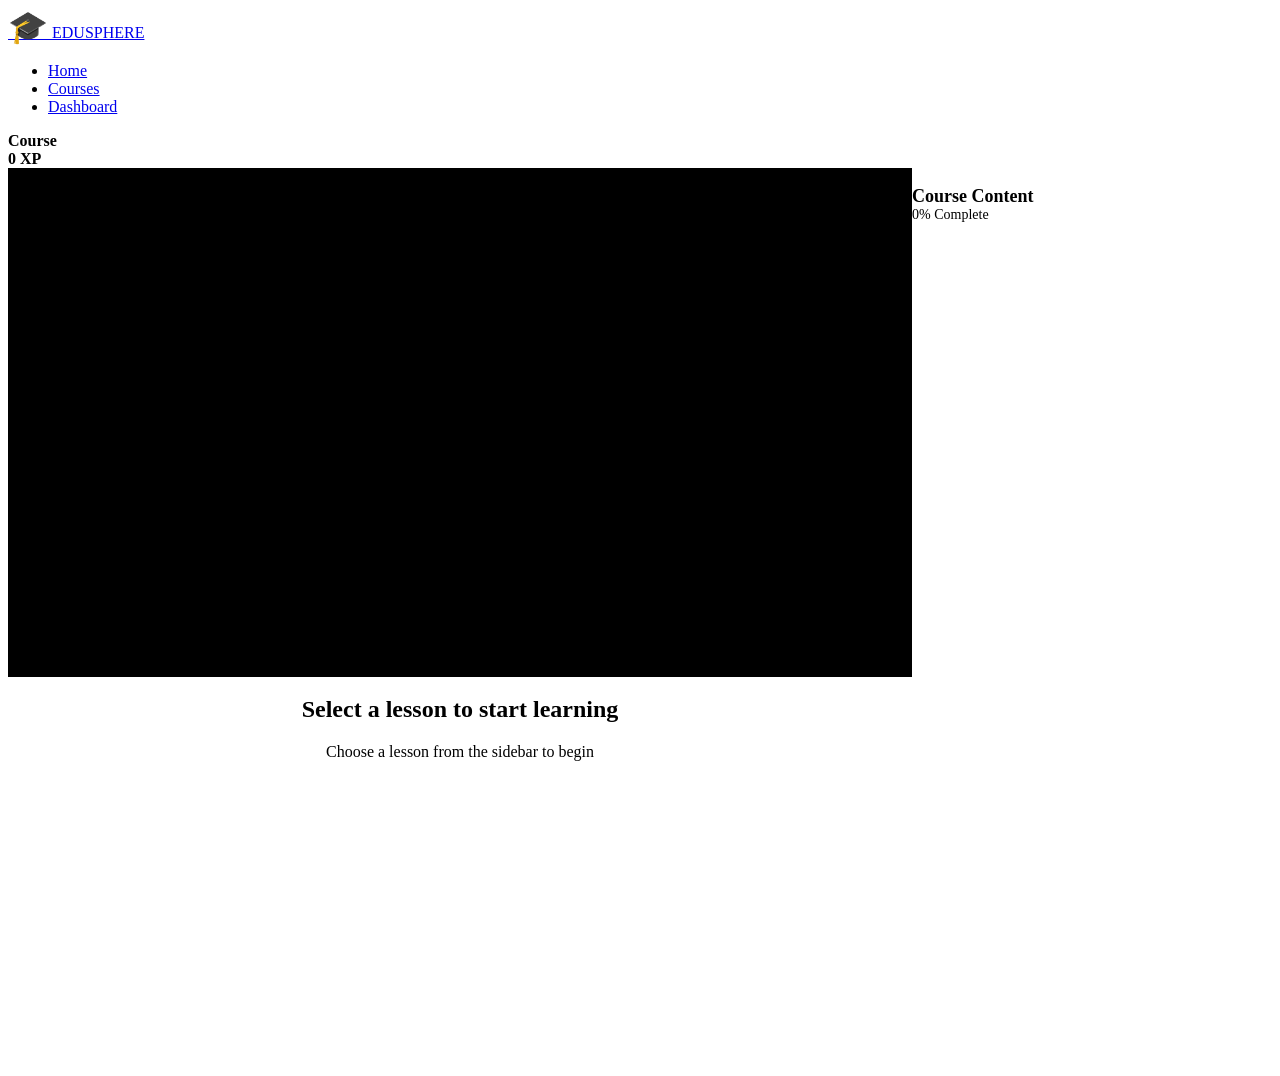
==== course-player.html @ cae1c9d5 "Add course player HTML structure and styles" ====
<!DOCTYPE html>
<html lang="en">
<head>
    <meta charset="UTF-8">
    <meta name="viewport" content="width=device-width, initial-scale=1.0">
    <title>Course Player - EDUSPHERE</title>
    <link rel="preconnect" href="https://fonts.googleapis.com">
    <link rel="preconnect" href="https://fonts.gstatic.com" crossorigin>
    <link href="https://fonts.googleapis.com/css2?family=Inter:wght@400;500;600;700&family=Poppins:wght@500;600;700&display=swap" rel="stylesheet">
    <link rel="stylesheet" href="css/style.css">
    <link rel="stylesheet" href="css/course.css">
    <style>
        .course-player-layout {
            display: flex;
            min-height: 100vh;
            padding-top: 0;
        }
        
        .course-player-main {
            flex: 1;
            display: flex;
            flex-direction: column;
        }
        
        .video-container {
            position: relative;
            width: 100%;
            aspect-ratio: 16 / 9;
            background: #000;
            display: flex;
            align-items: center;
            justify-content: center;
        }
        
        .video-placeholder {
            display: flex;
            flex-direction: column;
            align-items: center;
            justify-content: center;
            gap: var(--spacing-md);
            color: var(--text-light);
        }
        
        .video-placeholder svg {
            width: 64px;
            height: 64px;
            opacity: 0.8;
        }
        
        .lesson-content-area {
            flex: 1;
            padding: var(--spacing-xl);
            overflow-y: auto;
            background: var(--bg-secondary);
        }
        
        .lesson-header {
            margin-bottom: var(--spacing-xl);
        }
        
        .lesson-title {
            font-size: 1.75rem;
            font-weight: 700;
            margin-bottom: var(--spacing-sm);
        }
        
        .lesson-meta {
            display: flex;
            align-items: center;
            gap: var(--spacing-lg);
            font-size: 0.875rem;
            color: var(--text-secondary);
        }
        
        .lesson-body {
            background: var(--bg-primary);
            border-radius: var(--radius-lg);
            padding: var(--spacing-xl);
            margin-bottom: var(--spacing-xl);
            box-shadow: var(--shadow-sm);
        }
        
        .lesson-text h3 {
            font-size: 1.25rem;
            margin-bottom: var(--spacing-md);
        }
        
        .lesson-text p {
            line-height: 1.8;
            margin-bottom: var(--spacing-md);
        }
        
        .lesson-actions {
            display: flex;
            align-items: center;
            justify-content: space-between;
            padding: var(--spacing-lg);
            background: var(--bg-primary);
            border-top: 1px solid var(--border-light);
        }
        
        .lesson-nav {
            display: flex;
            gap: var(--spacing-md);
        }
        
        .nav-btn {
            display: flex;
            align-items: center;
            gap: var(--spacing-sm);
            padding: var(--spacing-sm) var(--spacing-md);
            background: var(--bg-tertiary);
            border: none;
            border-radius: var(--radius-md);
            font-size: 0.875rem;
            font-weight: 500;
            color: var(--text-primary);
            cursor: pointer;
            transition: all var(--transition-fast);
        }
        
        .nav-btn:hover:not(:disabled) {
            background: var(--primary-color);
            color: var(--text-light);
        }
        
        .nav-btn:disabled {
            opacity: 0.5;
            cursor: not-allowed;
        }
        
        .complete-btn {
            display: flex;
            align-items: center;
            gap: var(--spacing-sm);
            padding: var(--spacing-md) var(--spacing-xl);
            background: var(--secondary-color);
            border: none;
            border-radius: var(--radius-md);
            font-size: 0.9375rem;
            font-weight: 500;
            color: var(--text-light);
            cursor: pointer;
            transition: all var(--transition-fast);
        }
        
        .complete-btn:hover {
            background: var(--secondary-hover);
            transform: translateY(-2px);
        }
        
        .complete-btn.completed {
            background: var(--bg-tertiary);
            color: var(--text-secondary);
        }
        
        .lesson-sidebar {
            width: 360px;
            background: var(--bg-primary);
            border-left: 1px solid var(--border-color);
            display: flex;
            flex-direction: column;
            flex-shrink: 0;
            height: calc(100vh);
            position: sticky;
            top: 0;
        }
        
        .sidebar-header {
            padding: var(--spacing-lg);
            border-bottom: 1px solid var(--border-light);
        }
        
        .sidebar-title {
            font-size: 1.125rem;
            font-weight: 600;
            margin-bottom: var(--spacing-xs);
        }
        
        .sidebar-progress {
            font-size: 0.875rem;
            color: var(--text-secondary);
        }
        
        .lesson-list {
            flex: 1;
            overflow-y: auto;
            padding: var(--spacing-md);
        }
        
        .lesson-section {
            margin-bottom: var(--spacing-lg);
        }
        
        .lesson-section-title {
            font-size: 0.75rem;
            font-weight: 600;
            color: var(--text-tertiary);
            text-transform: uppercase;
            letter-spacing: 0.05em;
            padding: var(--spacing-sm) var(--spacing-md);
        }
        
        .lesson-item {
            display: flex;
            align-items: center;
            gap: var(--spacing-md);
            padding: var(--spacing-md);
            border-radius: var(--radius-md);
            cursor: pointer;
            transition: all var(--transition-fast);
        }
        
        .lesson-item:hover {
            background: var(--bg-secondary);
        }
        
        .lesson-item.active {
            background: rgba(99, 102, 241, 0.1);
        }
        
        .lesson-item.completed .lesson-status {
            background: var(--secondary-color);
            color: var(--text-light);
        }
        
        .lesson-icon {
            width: 32px;
            height: 32px;
            display: flex;
            align-items: center;
            justify-content: center;
            background: var(--bg-tertiary);
            border-radius: var(--radius-full);
            flex-shrink: 0;
            font-size: 0.875rem;
        }
        
        .lesson-item.active .lesson-icon {
            background: var(--primary-color);
            color: var(--text-light);
        }
        
        .lesson-item.completed .lesson-icon {
            background: var(--secondary-color);
            color: var(--text-light);
        }
        
        .lesson-info {
            flex: 1;
            min-width: 0;
        }
        
        .lesson-name {
            font-size: 0.875rem;
            font-weight: 500;
            color: var(--text-primary);
            white-space: nowrap;
            overflow: hidden;
            text-overflow: ellipsis;
        }
        
        .lesson-duration {
            font-size: 0.75rem;
            color: var(--text-tertiary);
        }
        
        .lesson-status {
            width: 24px;
            height: 24px;
            display: flex;
            align-items: center;
            justify-content: center;
            border-radius: var(--radius-full);
            flex-shrink: 0;
            font-size: 0.75rem;
        }
        
        .no-course-message {
            text-align: center;
            padding: var(--spacing-2xl);
        }
        
        @media (max-width: 992px) {
            .lesson-sidebar {
                display: none;
            }
        }
    </style>
</head>
<body>
    <!-- Navigation -->
    <nav class="navbar" style="position: relative;">
        <div class="navbar-container">
            <a href="index.html" class="navbar-brand">
                <span style="font-size: 2rem;">🎓</span>
                EDUSPHERE
            </a>
            
            <div class="navbar-menu" id="navbar-menu">
                <ul class="navbar-links">
                    <li><a href="index.html" class="navbar-link">Home</a></li>
                    <li><a href="courses.html" class="navbar-link">Courses</a></li>
                    <li><a href="dashboard.html" class="navbar-link">Dashboard</a></li>
                </ul>
                
                <div class="navbar-actions">
                    <span id="course-title-display" style="font-weight: 600;">Course</span>
                    <div class="user-xp-display" style="font-weight: 600; color: var(--primary-color);">0 XP</div>
                </div>
            </div>
        </div>
    </nav>

    <div class="course-player-layout">
        <!-- Main Content -->
        <div class="course-player-main">
            <!-- Video Area -->
            <div class="video-container">
                <div class="video-placeholder">
                    <svg viewBox="0 0 24 24" fill="none" stroke="currentColor" stroke-width="2">
                        <polygon points="5 3 19 12 5 21 5 3"></polygon>
                    </svg>
                    <p>Click play to start watching</p>
                </div>
            </div>
            
            <!-- Lesson Content -->
            <div class="lesson-content-area" id="lesson-content">
                <div class="no-course-message">
                    <h2>Select a lesson to start learning</h2>
                    <p>Choose a lesson from the sidebar to begin</p>
                </div>
            </div>
            
            <!-- Actions -->
            <div class="lesson-actions" id="lesson-actions" style="display: none;">
                <div class="lesson-nav">
                    <button class="nav-btn" id="prev-btn" onclick="previousLesson()">
                        ← Previous
                    </button>
                    <button class="nav-btn" id="next-btn" onclick="nextLesson()">
                        Next →
                    </button>
                </div>
                <button class="complete-btn" id="complete-btn" onclick="markComplete()">
                    ✓ Mark as Complete
                </button>
            </div>
        </div>
        
        <!-- Sidebar -->
        <aside class="lesson-sidebar">
            <div class="sidebar-header">
                <h3 class="sidebar-title" id="sidebar-title">Course Content</h3>
                <div class="sidebar-progress" id="sidebar-progress">0% Complete</div>
            </div>
            <div class="lesson-list" id="lesson-list">
                <!-- Rendered by JS -->
            </div>
        </aside>
    </div>

    <script src="js/data.js"></script>
    <script src="js/main.js"></script>
    <script>
        let currentCourse = null;
        let currentLesson = null;
        let currentModuleIndex = 0;
        let currentLessonIndex = 0;
        
        // Get course ID from URL
        const urlParams = new URLSearchParams(window.location.search);
        const courseId = urlParams.get('course');
        
        if (courseId) {
            currentCourse = getCourseById(courseId);
        }
        
        if (!currentCourse) {
            currentCourse = COURSES[0];
        }
        
        // Initialize
        function init() {
            document.getElementById('course-title-display').textContent = currentCourse.title;
            
            // Load first lesson
            if (currentCourse.modules && currentCourse.modules.length > 0) {
                currentModuleIndex = 0;
                currentLessonIndex = 0;
                currentLesson = currentCourse.modules[0].lessons[0];
                renderLessonList();
                loadLesson();
            }
            
            // Update XP display
            AuthManager.checkAuth();
            if (APP_STATE.currentUser) {
                document.querySelector('.user-xp-display').textContent = `${(APP_STATE.currentUser.xp || 0).toLocaleString()} XP`;
            }
        }
        
        function renderLessonList() {
            const list = document.getElementById('lesson-list');
            let html = '';
            
            currentCourse.modules.forEach((module, moduleIdx) => {
                html += `<div class="lesson-section">
                    <div class="lesson-section-title">${module.title}</div>`;
                
                module.lessons.forEach((lesson, lessonIdx) => {
                    const isActive = moduleIdx === currentModuleIndex && lessonIdx === currentLessonIndex;
                    const isCompleted = isLessonCompleted(lesson.id);
                    
                    html += `
                        <div class="lesson-item ${isActive ? 'active' : ''} ${isCompleted ? 'completed' : ''}" 
                             onclick="selectLesson(${moduleIdx}, ${lessonIdx})">
                            <div class="lesson-icon">
                                ${isCompleted ? '✓' : (lesson.type === 'quiz' ? '?' : '▶')}
                            </div>
                            <div class="lesson-info">
                                <div class="lesson-name">${lesson.title}</div>
                                <div class="lesson-duration">${lesson.duration}</div>
                            </div>
                            <div class="lesson-status">
                                ${isCompleted ? '✓' : ''}
                            </div>
                        </div>
                    `;
                });
                
                html += '</div>';
            });
            
            list.innerHTML = html;
            updateProgress();
        }
        
        function selectLesson(moduleIdx, lessonIdx) {
            currentModuleIndex = moduleIdx;
            currentLessonIndex = lessonIdx;
            currentLesson = currentCourse.modules[moduleIdx].lessons[lessonIdx];
            renderLessonList();
            loadLesson();
        }
        
        function loadLesson() {
            const content = document.getElementById('lesson-content');
            const actions = document.getElementById('lesson-actions');
            
            document.getElementById('sidebar-title').textContent = currentLesson.title;
            
            content.innerHTML = `
                <div class="lesson-header">
                    <h1 class="lesson-title">${currentLesson.title}</h1>
                    <div class="lesson-meta">
                        <span>📚 ${currentCourse.title}</span>
                        <span>⏱️ ${currentLesson.duration}</span>
                    </div>
                </div>
                <div class="lesson-body">
                    <div class="lesson-text">
                        <h3>About this lesson</h3>
                        <p>In this lesson, you will learn the fundamentals of ${currentLesson.title.toLowerCase()}. 
                        This is an important concept that will help you build a strong foundation in ${currentCourse.title}.</p>
                        
                        <h3>Key Topics</h3>
                        <ul>
                            <li>Understanding the core concepts</li>
                            <li>Hands-on practice exercises</li>
                            <li>Real-world applications</li>
                            <li>Best practices and tips</li>
                        </ul>
                        
                        <h3>Summary</h3>
                        <p>By the end of this lesson, you will have a complete understanding of ${currentLesson.title} 
                        and be able to apply these concepts in your projects.</p>
                    </div>
                </div>
            `;
            
            actions.style.display = 'flex';
            
            // Update nav buttons
            const isFirst = currentModuleIndex === 0 && currentLessonIndex === 0;
            const isLast = currentModuleIndex === currentCourse.modules.length - 1 && 
                          currentLessonIndex === currentCourse.modules[currentModuleIndex].lessons.length - 1;
            
            document.getElementById('prev-btn').disabled = isFirst;
            document.getElementById('next-btn').disabled = isLast;
            
            // Update complete button
            const completeBtn = document.getElementById('complete-btn');
            const isCompleted = isLessonCompleted(currentLesson.id);
            completeBtn.classList.toggle('completed', isCompleted);
            completeBtn.textContent = isCompleted ? '✓ Completed' : '✓ Mark as Complete';
        }
        
        function previousLesson() {
            if (currentLessonIndex > 0) {
                currentLessonIndex--;
            } else if (currentModuleIndex > 0) {
                currentModuleIndex--;
                currentLessonIndex = currentCourse.modules[currentModuleIndex].lessons.length - 1;
            }
            currentLesson = currentCourse.modules[currentModuleIndex].lessons[currentLessonIndex];
            renderLessonList();
            loadLesson();
        }
        
        function nextLesson() {
            const currentModule = currentCourse.modules[currentModuleIndex];
            if (currentLessonIndex < currentModule.lessons.length - 1) {
                currentLessonIndex++;
            } else if (currentModuleIndex < currentCourse.modules.length - 1) {
                currentModuleIndex++;
                currentLessonIndex = 0;
            }
            currentLesson = currentCourse.modules[currentModuleIndex].lessons[currentLessonIndex];
            renderLessonList();
            loadLesson();
        }
        
        function markComplete() {
            if (!APP_STATE.isLoggedIn) {
                window.location.href = 'login.html';
                return;
            }
            
            const progress = StorageManager.getProgress(currentCourse.id);
            if (!progress.lessons.includes(currentLesson.id)) {
                StorageManager.saveProgress(currentCourse.id, currentLesson.id, true);
                
                // Award XP
                GamificationManager.addXP(10);
                
                UIComponents.showToast('Lesson Complete!', '+10 XP earned', 'success');
            }
            
            renderLessonList();
            loadLesson();
            
            // Update XP display
            if (APP_STATE.currentUser) {
                document.querySelector('.user-xp-display').textContent = `${(APP_STATE.currentUser.xp || 0).toLocaleString()} XP`;
            }
        }
        
        function isLessonCompleted(lessonId) {
            const progress = StorageManager.getProgress(currentCourse.id);
            return progress.lessons.includes(lessonId);
        }
        
        function updateProgress() {
            let totalLessons = 0;
            let completedLessons = 0;
            
            currentCourse.modules.forEach(module => {
                module.lessons.forEach(lesson => {
                    totalLessons++;
                    if (isLessonCompleted(lesson.id)) {
                        completedLessons++;
                    }
                });
            });
            
            const percent = totalLessons > 0 ? Math.round((completedLessons / totalLessons) * 100) : 0;
            document.getElementById('sidebar-progress').textContent = `${percent}% Complete`;
        }
        
        init();
    </script>
</body>
</html>
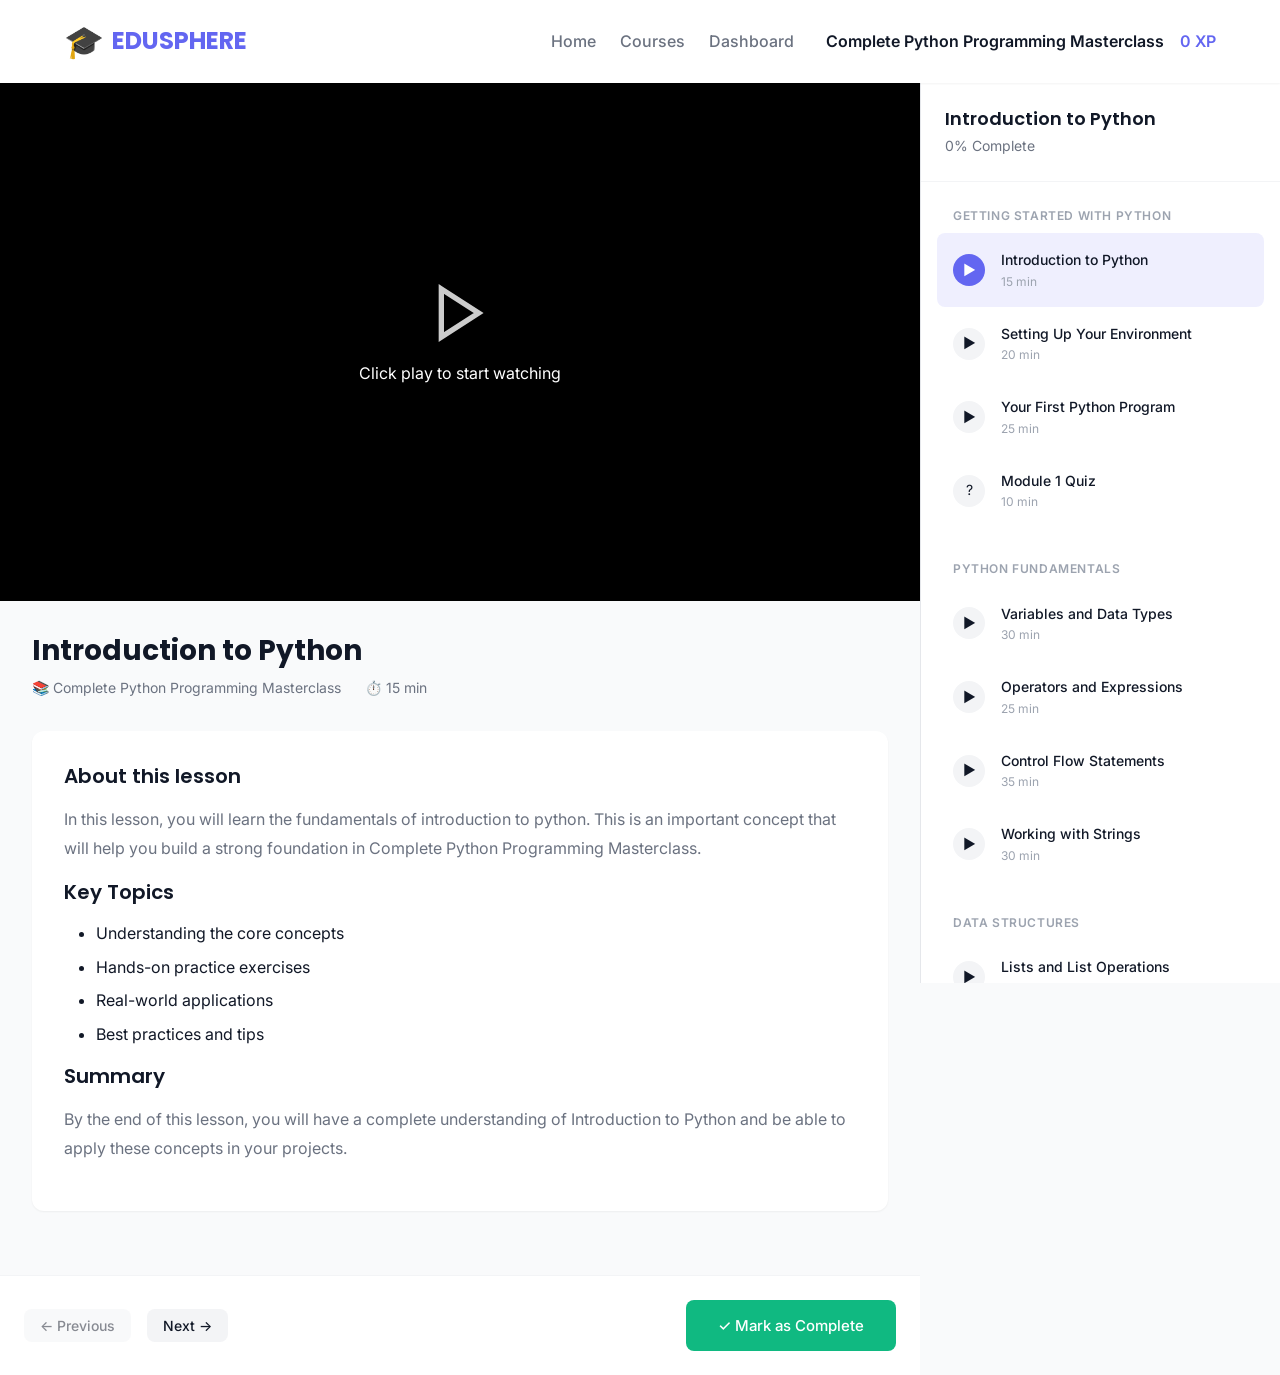
==== commit 25765d89: "Update course-player.html" ====
--- a/course-player.html
+++ b/course-player.html
@@ -541,18 +541,16 @@
             renderLessonList();
             loadLesson();
             
+            // Check if course is now complete
+            checkCourseCompletion();
+            
             // Update XP display
             if (APP_STATE.currentUser) {
                 document.querySelector('.user-xp-display').textContent = `${(APP_STATE.currentUser.xp || 0).toLocaleString()} XP`;
             }
         }
         
-        function isLessonCompleted(lessonId) {
-            const progress = StorageManager.getProgress(currentCourse.id);
-            return progress.lessons.includes(lessonId);
-        }
-        
-        function updateProgress() {
+        function checkCourseCompletion() {
             let totalLessons = 0;
             let completedLessons = 0;
             
@@ -566,6 +564,58 @@
             });
             
             const percent = totalLessons > 0 ? Math.round((completedLessons / totalLessons) * 100) : 0;
+            
+            if (percent === 100) {
+                // Generate certificate
+                generateCertificate();
+            }
+        }
+        
+        function generateCertificate() {
+            const certificates = JSON.parse(localStorage.getItem('edusphere_certificates') || '[]');
+            const existingCert = certificates.find(c => c.courseId === currentCourse.id);
+            
+            if (!existingCert && APP_STATE.currentUser) {
+                const newCert = {
+                    id: 'CERT-' + Date.now(),
+                    courseId: currentCourse.id,
+                    courseName: currentCourse.title,
+                    userName: APP_STATE.currentUser.name,
+                    completedAt: new Date().toISOString()
+                };
+                
+                certificates.push(newCert);
+                localStorage.setItem('edusphere_certificates', JSON.stringify(certificates));
+                
+                // Award bonus XP for completing course
+                GamificationManager.addXP(100);
+                
+                // Show congratulations
+                setTimeout(() => {
+                    alert(`🎉 Congratulations!\n\nYou have completed "${currentCourse.title}"!\n\nYou earned 100 bonus XP!\n\nYour certificate has been saved to your profile.`);
+                }, 500);
+            }
+        }
+        
+        function isLessonCompleted(lessonId) {
+            const progress = StorageManager.getProgress(currentCourse.id);
+            return progress.lessons.includes(lessonId);
+        }
+        
+        function updateProgress() {
+            let totalLessons = 0;
+            let completedLessons = 0;
+            
+            currentCourse.modules.forEach(module => {
+                module.lessons.forEach(lesson => {
+                    totalLessons++;
+                    if (isLessonCompleted(lesson.id)) {
+                        completedLessons++;
+                    }
+                });
+            });
+            
+            const percent = totalLessons > 0 ? Math.round((completedLessons / totalLessons) * 100) : 0;
             document.getElementById('sidebar-progress').textContent = `${percent}% Complete`;
         }
         
--- a/css/style.css
+++ b/css/style.css
@@ -0,0 +1,1621 @@
+/* EDUSPHERE - Smart AI Learning Platform */
+/* Main Stylesheet */
+
+/* ========================================
+   CSS VARIABLES & THEME
+======================================== */
+:root {
+    /* Primary Colors */
+    --primary-color: #6366f1;
+    --primary-hover: #4f46e5;
+    --primary-light: #818cf8;
+    --primary-dark: #4338ca;
+    
+    /* Secondary Colors */
+    --secondary-color: #10b981;
+    --secondary-hover: #059669;
+    --accent-color: #f59e0b;
+    
+    /* Neutral Colors */
+    --bg-primary: #ffffff;
+    --bg-secondary: #f9fafb;
+    --bg-tertiary: #f3f4f6;
+    --bg-dark: #111827;
+    
+    /* Text Colors */
+    --text-primary: #111827;
+    --text-secondary: #6b7280;
+    --text-tertiary: #9ca3af;
+    --text-light: #ffffff;
+    
+    /* Border Colors */
+    --border-color: #e5e7eb;
+    --border-light: #f3f4f6;
+    
+    /* Status Colors */
+    --success-color: #10b981;
+    --warning-color: #f59e0b;
+    --error-color: #ef4444;
+    --info-color: #3b82f6;
+    
+    /* Shadows */
+    --shadow-sm: 0 1px 2px 0 rgba(0, 0, 0, 0.05);
+    --shadow-md: 0 4px 6px -1px rgba(0, 0, 0, 0.1);
+    --shadow-lg: 0 10px 15px -3px rgba(0, 0, 0, 0.1);
+    --shadow-xl: 0 20px 25px -5px rgba(0, 0, 0, 0.1);
+    
+    /* Spacing */
+    --spacing-xs: 0.25rem;
+    --spacing-sm: 0.5rem;
+    --spacing-md: 1rem;
+    --spacing-lg: 1.5rem;
+    --spacing-xl: 2rem;
+    --spacing-2xl: 3rem;
+    
+    /* Border Radius */
+    --radius-sm: 0.375rem;
+    --radius-md: 0.5rem;
+    --radius-lg: 0.75rem;
+    --radius-xl: 1rem;
+    --radius-full: 9999px;
+    
+    /* Transitions */
+    --transition-fast: 150ms ease;
+    --transition-base: 250ms ease;
+    --transition-slow: 350ms ease;
+    
+    /* Z-index */
+    --z-dropdown: 100;
+    --z-sticky: 200;
+    --z-fixed: 300;
+    --z-modal-backdrop: 400;
+    --z-modal: 500;
+    --z-popover: 600;
+    --z-tooltip: 700;
+    
+    /* Font */
+    --font-primary: 'Inter', -apple-system, BlinkMacSystemFont, 'Segoe UI', sans-serif;
+    --font-heading: 'Poppins', sans-serif;
+}
+
+/* Dark Theme */
+[data-theme="dark"] {
+    --bg-primary: #1a1a2e;
+    --bg-secondary: #16213e;
+    --bg-tertiary: #0f3460;
+    --text-primary: #f9fafb;
+    --text-secondary: #d1d5db;
+    --text-tertiary: #9ca3af;
+    --border-color: #374151;
+    --border-light: #1f2937;
+}
+
+/* ========================================
+   RESET & BASE STYLES
+======================================== */
+*, *::before, *::after {
+    box-sizing: border-box;
+    margin: 0;
+    padding: 0;
+}
+
+html {
+    scroll-behavior: smooth;
+    font-size: 16px;
+}
+
+body {
+    font-family: var(--font-primary);
+    color: var(--text-primary);
+    background-color: var(--bg-secondary);
+    line-height: 1.6;
+    -webkit-font-smoothing: antialiased;
+    -moz-osx-font-smoothing: grayscale;
+    overflow-x: hidden;
+}
+
+h1, h2, h3, h4, h5, h6 {
+    font-family: var(--font-heading);
+    font-weight: 600;
+    line-height: 1.3;
+    color: var(--text-primary);
+}
+
+h1 { font-size: 2.5rem; }
+h2 { font-size: 2rem; }
+h3 { font-size: 1.5rem; }
+h4 { font-size: 1.25rem; }
+h5 { font-size: 1.125rem; }
+h6 { font-size: 1rem; }
+
+p {
+    color: var(--text-secondary);
+    margin-bottom: var(--spacing-md);
+}
+
+a {
+    color: var(--primary-color);
+    text-decoration: none;
+    transition: color var(--transition-fast);
+}
+
+a:hover {
+    color: var(--primary-hover);
+}
+
+img {
+    max-width: 100%;
+    height: auto;
+    display: block;
+}
+
+button {
+    cursor: pointer;
+    font-family: inherit;
+    border: none;
+    outline: none;
+}
+
+input, textarea, select {
+    font-family: inherit;
+    font-size: 1rem;
+}
+
+/* ========================================
+   UTILITY CLASSES
+======================================== */
+.container {
+    max-width: 1200px;
+    margin: 0 auto;
+    padding: 0 var(--spacing-lg);
+}
+
+.container-fluid {
+    width: 100%;
+    padding: 0 var(--spacing-lg);
+}
+
+.flex {
+    display: flex;
+}
+
+.flex-col {
+    flex-direction: column;
+}
+
+.items-center {
+    align-items: center;
+}
+
+.justify-center {
+    justify-content: center;
+}
+
+.justify-between {
+    justify-content: space-between;
+}
+
+.gap-sm { gap: var(--spacing-sm); }
+.gap-md { gap: var(--spacing-md); }
+.gap-lg { gap: var(--spacing-lg); }
+.gap-xl { gap: var(--spacing-xl); }
+
+.text-center { text-align: center; }
+.text-left { text-align: left; }
+.text-right { text-align: right; }
+
+.hidden { display: none !important; }
+.block { display: block; }
+
+.w-full { width: 100%; }
+.h-full { height: 100%; }
+
+.mt-sm { margin-top: var(--spacing-sm); }
+.mt-md { margin-top: var(--spacing-md); }
+.mt-lg { margin-top: var(--spacing-lg); }
+.mt-xl { margin-top: var(--spacing-xl); }
+
+.mb-sm { margin-bottom: var(--spacing-sm); }
+.mb-md { margin-bottom: var(--spacing-md); }
+.mb-lg { margin-bottom: var(--spacing-lg); }
+.mb-xl { margin-bottom: var(--spacing-xl); }
+
+/* ========================================
+   BUTTON STYLES
+======================================== */
+.btn {
+    display: inline-flex;
+    align-items: center;
+    justify-content: center;
+    gap: var(--spacing-sm);
+    padding: var(--spacing-md) var(--spacing-lg);
+    font-size: 0.9375rem;
+    font-weight: 500;
+    border-radius: var(--radius-md);
+    transition: all var(--transition-base);
+    cursor: pointer;
+    border: none;
+    text-decoration: none;
+}
+
+.btn-primary {
+    background: linear-gradient(135deg, var(--primary-color), var(--primary-dark));
+    color: var(--text-light);
+    box-shadow: var(--shadow-md), 0 4px 15px rgba(99, 102, 241, 0.3);
+}
+
+.btn-primary:hover {
+    transform: translateY(-2px);
+    box-shadow: var(--shadow-lg), 0 6px 20px rgba(99, 102, 241, 0.4);
+}
+
+.btn-secondary {
+    background-color: var(--secondary-color);
+    color: var(--text-light);
+}
+
+.btn-secondary:hover {
+    background-color: var(--secondary-hover);
+    transform: translateY(-2px);
+}
+
+.btn-outline {
+    background-color: transparent;
+    border: 2px solid var(--primary-color);
+    color: var(--primary-color);
+}
+
+.btn-outline:hover {
+    background-color: var(--primary-color);
+    color: var(--text-light);
+}
+
+.btn-ghost {
+    background-color: transparent;
+    color: var(--text-secondary);
+}
+
+.btn-ghost:hover {
+    background-color: var(--bg-tertiary);
+    color: var(--text-primary);
+}
+
+.btn-sm {
+    padding: var(--spacing-sm) var(--spacing-md);
+    font-size: 0.875rem;
+}
+
+.btn-lg {
+    padding: var(--spacing-lg) var(--spacing-2xl);
+    font-size: 1.0625rem;
+}
+
+.btn-icon {
+    padding: var(--spacing-sm);
+    border-radius: var(--radius-full);
+}
+
+/* ========================================
+   FORM STYLES
+======================================== */
+.form-group {
+    margin-bottom: var(--spacing-lg);
+}
+
+.form-label {
+    display: block;
+    font-size: 0.875rem;
+    font-weight: 500;
+    color: var(--text-primary);
+    margin-bottom: var(--spacing-sm);
+}
+
+.form-input {
+    width: 100%;
+    padding: var(--spacing-md);
+    font-size: 1rem;
+    color: var(--text-primary);
+    background-color: var(--bg-primary);
+    border: 2px solid var(--border-color);
+    border-radius: var(--radius-md);
+    transition: all var(--transition-fast);
+}
+
+.form-input:focus {
+    outline: none;
+    border-color: var(--primary-color);
+    box-shadow: 0 0 0 3px rgba(99, 102, 241, 0.15);
+}
+
+.form-input::placeholder {
+    color: var(--text-tertiary);
+}
+
+.form-error {
+    color: var(--error-color);
+    font-size: 0.875rem;
+    margin-top: var(--spacing-xs);
+}
+
+/* ========================================
+   CARD STYLES
+======================================== */
+.card {
+    background-color: var(--bg-primary);
+    border-radius: var(--radius-lg);
+    box-shadow: var(--shadow-md);
+    overflow: hidden;
+    transition: all var(--transition-base);
+}
+
+.card:hover {
+    transform: translateY(-4px);
+    box-shadow: var(--shadow-xl);
+}
+
+.card-body {
+    padding: var(--spacing-lg);
+}
+
+.card-header {
+    padding: var(--spacing-lg);
+    border-bottom: 1px solid var(--border-light);
+}
+
+.card-footer {
+    padding: var(--spacing-lg);
+    border-top: 1px solid var(--border-light);
+}
+
+/* Course Card */
+.course-card {
+    position: relative;
+    background: var(--bg-primary);
+    border-radius: var(--radius-lg);
+    overflow: hidden;
+    box-shadow: var(--shadow-sm);
+    transition: all var(--transition-base);
+}
+
+.course-card:hover {
+    transform: translateY(-8px);
+    box-shadow: var(--shadow-xl);
+}
+
+.course-card-image {
+    position: relative;
+    height: 180px;
+    overflow: hidden;
+}
+
+.course-card-image img {
+    width: 100%;
+    height: 100%;
+    object-fit: cover;
+    transition: transform var(--transition-slow);
+}
+
+.course-card:hover .course-card-image img {
+    transform: scale(1.1);
+}
+
+.course-card-badge {
+    position: absolute;
+    top: var(--spacing-md);
+    left: var(--spacing-md);
+    padding: var(--spacing-xs) var(--spacing-sm);
+    background: var(--primary-color);
+    color: var(--text-light);
+    font-size: 0.75rem;
+    font-weight: 600;
+    border-radius: var(--radius-sm);
+    text-transform: uppercase;
+}
+
+.course-card-content {
+    padding: var(--spacing-lg);
+}
+
+.course-card-title {
+    font-size: 1.125rem;
+    font-weight: 600;
+    margin-bottom: var(--spacing-sm);
+    display: -webkit-box;
+    -webkit-line-clamp: 2;
+    -webkit-box-orient: vertical;
+    overflow: hidden;
+}
+
+.course-card-instructor {
+    font-size: 0.875rem;
+    color: var(--text-tertiary);
+    margin-bottom: var(--spacing-md);
+}
+
+.course-card-meta {
+    display: flex;
+    align-items: center;
+    justify-content: space-between;
+    font-size: 0.8125rem;
+    color: var(--text-secondary);
+}
+
+.course-card-rating {
+    display: flex;
+    align-items: center;
+    gap: var(--spacing-xs);
+    color: var(--accent-color);
+}
+
+.course-card-price {
+    font-weight: 600;
+    color: var(--primary-color);
+}
+
+/* ========================================
+   NAVIGATION
+======================================== */
+.navbar {
+    position: fixed;
+    top: 0;
+    left: 0;
+    right: 0;
+    z-index: var(--z-fixed);
+    background-color: var(--bg-primary);
+    box-shadow: var(--shadow-sm);
+    padding: var(--spacing-md) 0;
+    transition: all var(--transition-base);
+}
+
+.navbar.scrolled {
+    box-shadow: var(--shadow-md);
+    padding: var(--spacing-sm) 0;
+}
+
+.navbar-container {
+    display: flex;
+    align-items: center;
+    justify-content: space-between;
+    max-width: 1200px;
+    margin: 0 auto;
+    padding: 0 var(--spacing-lg);
+}
+
+.navbar-brand {
+    display: flex;
+    align-items: center;
+    gap: var(--spacing-sm);
+    font-family: var(--font-heading);
+    font-size: 1.5rem;
+    font-weight: 700;
+    color: var(--primary-color);
+    text-decoration: none;
+}
+
+.navbar-brand img {
+    width: 40px;
+    height: 40px;
+}
+
+.navbar-menu {
+    display: flex;
+    align-items: center;
+    gap: var(--spacing-xl);
+}
+
+.navbar-links {
+    display: flex;
+    align-items: center;
+    gap: var(--spacing-lg);
+    list-style: none;
+}
+
+.navbar-link {
+    color: var(--text-secondary);
+    font-weight: 500;
+    transition: color var(--transition-fast);
+    position: relative;
+}
+
+.navbar-link:hover,
+.navbar-link.active {
+    color: var(--primary-color);
+}
+
+.navbar-link::after {
+    content: '';
+    position: absolute;
+    bottom: -4px;
+    left: 0;
+    width: 0;
+    height: 2px;
+    background: var(--primary-color);
+    transition: width var(--transition-base);
+}
+
+.navbar-link:hover::after,
+.navbar-link.active::after {
+    width: 100%;
+}
+
+.navbar-actions {
+    display: flex;
+    align-items: center;
+    gap: var(--spacing-md);
+}
+
+.navbar-toggle {
+    display: none;
+    flex-direction: column;
+    gap: 4px;
+    padding: var(--spacing-sm);
+    background: none;
+    border: none;
+    cursor: pointer;
+}
+
+.navbar-toggle span {
+    display: block;
+    width: 24px;
+    height: 2px;
+    background: var(--text-primary);
+    transition: all var(--transition-fast);
+}
+
+/* ========================================
+   HERO SECTION
+======================================== */
+.hero {
+    position: relative;
+    min-height: 100vh;
+    display: flex;
+    align-items: center;
+    padding: calc(80px + var(--spacing-2xl)) 0 var(--spacing-2xl);
+    background: linear-gradient(135deg, var(--bg-secondary) 0%, var(--bg-primary) 100%);
+    overflow: hidden;
+}
+
+.hero::before {
+    content: '';
+    position: absolute;
+    top: -50%;
+    right: -20%;
+    width: 80%;
+    height: 150%;
+    background: radial-gradient(ellipse, rgba(99, 102, 241, 0.15) 0%, transparent 70%);
+    pointer-events: none;
+}
+
+.hero-content {
+    position: relative;
+    z-index: 1;
+    max-width: 600px;
+}
+
+.hero-badge {
+    display: inline-flex;
+    align-items: center;
+    gap: var(--spacing-sm);
+    padding: var(--spacing-sm) var(--spacing-md);
+    background: rgba(99, 102, 241, 0.1);
+    border: 1px solid rgba(99, 102, 241, 0.2);
+    border-radius: var(--radius-full);
+    font-size: 0.875rem;
+    color: var(--primary-color);
+    margin-bottom: var(--spacing-lg);
+    animation: fadeInUp 0.6s ease;
+}
+
+.hero-title {
+    font-size: 3.5rem;
+    font-weight: 700;
+    line-height: 1.2;
+    margin-bottom: var(--spacing-lg);
+    animation: fadeInUp 0.6s ease 0.1s both;
+}
+
+.hero-title span {
+    background: linear-gradient(135deg, var(--primary-color), var(--secondary-color));
+    -webkit-background-clip: text;
+    -webkit-text-fill-color: transparent;
+    background-clip: text;
+}
+
+.hero-description {
+    font-size: 1.125rem;
+    color: var(--text-secondary);
+    margin-bottom: var(--spacing-xl);
+    animation: fadeInUp 0.6s ease 0.2s both;
+}
+
+.hero-actions {
+    display: flex;
+    gap: var(--spacing-md);
+    animation: fadeInUp 0.6s ease 0.3s both;
+}
+
+.hero-stats {
+    display: flex;
+    gap: var(--spacing-2xl);
+    margin-top: var(--spacing-2xl);
+    animation: fadeInUp 0.6s ease 0.4s both;
+}
+
+.hero-stat {
+    text-align: center;
+}
+
+.hero-stat-number {
+    font-size: 2rem;
+    font-weight: 700;
+    color: var(--primary-color);
+}
+
+.hero-stat-label {
+    font-size: 0.875rem;
+    color: var(--text-tertiary);
+}
+
+.hero-image {
+    position: relative;
+    z-index: 1;
+    animation: fadeInRight 0.8s ease 0.3s both;
+}
+
+.hero-image img {
+    width: 100%;
+    max-width: 550px;
+    border-radius: var(--radius-xl);
+    box-shadow: var(--shadow-xl);
+}
+
+/* ========================================
+   SECTION STYLES
+======================================== */
+.section {
+    padding: var(--spacing-2xl) 0;
+}
+
+.section-header {
+    text-align: center;
+    max-width: 600px;
+    margin: 0 auto var(--spacing-2xl);
+}
+
+.section-title {
+    font-size: 2.25rem;
+    margin-bottom: var(--spacing-md);
+}
+
+.section-subtitle {
+    font-size: 1.0625rem;
+    color: var(--text-secondary);
+}
+
+/* ========================================
+   CATEGORIES
+======================================== */
+.categories-grid {
+    display: grid;
+    grid-template-columns: repeat(auto-fit, minmax(150px, 1fr));
+    gap: var(--spacing-lg);
+}
+
+.category-card {
+    display: flex;
+    flex-direction: column;
+    align-items: center;
+    justify-content: center;
+    padding: var(--spacing-xl);
+    background: var(--bg-primary);
+    border-radius: var(--radius-lg);
+    text-align: center;
+    transition: all var(--transition-base);
+    cursor: pointer;
+    border: 2px solid transparent;
+}
+
+.category-card:hover {
+    transform: translateY(-4px);
+    border-color: var(--primary-color);
+    box-shadow: var(--shadow-lg);
+}
+
+.category-icon {
+    width: 60px;
+    height: 60px;
+    display: flex;
+    align-items: center;
+    justify-content: center;
+    background: linear-gradient(135deg, var(--primary-color), var(--primary-light));
+    border-radius: var(--radius-full);
+    margin-bottom: var(--spacing-md);
+    font-size: 1.5rem;
+    color: var(--text-light);
+}
+
+.category-name {
+    font-weight: 600;
+    color: var(--text-primary);
+}
+
+/* ========================================
+   COURSE GRID
+======================================== */
+.courses-grid {
+    display: grid;
+    grid-template-columns: repeat(auto-fill, minmax(280px, 1fr));
+    gap: var(--spacing-xl);
+}
+
+/* ========================================
+   TESTIMONIALS
+======================================== */
+.testimonials-section {
+    background: var(--bg-primary);
+}
+
+.testimonials-grid {
+    display: grid;
+    grid-template-columns: repeat(auto-fit, minmax(300px, 1fr));
+    gap: var(--spacing-xl);
+}
+
+.testimonial-card {
+    background: var(--bg-secondary);
+    padding: var(--spacing-xl);
+    border-radius: var(--radius-lg);
+    position: relative;
+}
+
+.testimonial-card::before {
+    content: '"';
+    position: absolute;
+    top: var(--spacing-lg);
+    left: var(--spacing-lg);
+    font-size: 4rem;
+    font-family: Georgia, serif;
+    color: var(--primary-color);
+    opacity: 0.2;
+    line-height: 1;
+}
+
+.testimonial-content {
+    position: relative;
+    z-index: 1;
+    margin-bottom: var(--spacing-lg);
+}
+
+.testimonial-author {
+    display: flex;
+    align-items: center;
+    gap: var(--spacing-md);
+}
+
+.testimonial-avatar {
+    width: 48px;
+    height: 48px;
+    border-radius: var(--radius-full);
+    object-fit: cover;
+}
+
+.testimonial-info h4 {
+    font-size: 1rem;
+    margin-bottom: 2px;
+}
+
+.testimonial-info span {
+    font-size: 0.875rem;
+    color: var(--text-tertiary);
+}
+
+/* ========================================
+   FOOTER
+======================================== */
+.footer {
+    background: var(--bg-dark);
+    color: var(--text-light);
+    padding: var(--spacing-2xl) 0 var(--spacing-lg);
+}
+
+.footer-grid {
+    display: grid;
+    grid-template-columns: 2fr repeat(3, 1fr);
+    gap: var(--spacing-2xl);
+    margin-bottom: var(--spacing-2xl);
+}
+
+.footer-brand {
+    max-width: 300px;
+}
+
+.footer-logo {
+    display: flex;
+    align-items: center;
+    gap: var(--spacing-sm);
+    font-family: var(--font-heading);
+    font-size: 1.5rem;
+    font-weight: 700;
+    color: var(--text-light);
+    margin-bottom: var(--spacing-md);
+}
+
+.footer-description {
+    color: var(--text-tertiary);
+    font-size: 0.9375rem;
+    line-height: 1.7;
+}
+
+.footer-title {
+    font-size: 1rem;
+    font-weight: 600;
+    color: var(--text-light);
+    margin-bottom: var(--spacing-lg);
+}
+
+.footer-links {
+    list-style: none;
+}
+
+.footer-links li {
+    margin-bottom: var(--spacing-sm);
+}
+
+.footer-links a {
+    color: var(--text-tertiary);
+    font-size: 0.9375rem;
+    transition: color var(--transition-fast);
+}
+
+.footer-links a:hover {
+    color: var(--primary-light);
+}
+
+.footer-bottom {
+    display: flex;
+    align-items: center;
+    justify-content: space-between;
+    padding-top: var(--spacing-lg);
+    border-top: 1px solid rgba(255, 255, 255, 0.1);
+}
+
+.footer-copyright {
+    color: var(--text-tertiary);
+    font-size: 0.875rem;
+}
+
+.footer-social {
+    display: flex;
+    gap: var(--spacing-md);
+}
+
+.footer-social a {
+    width: 36px;
+    height: 36px;
+    display: flex;
+    align-items: center;
+    justify-content: center;
+    background: rgba(255, 255, 255, 0.1);
+    border-radius: var(--radius-full);
+    color: var(--text-light);
+    transition: all var(--transition-fast);
+}
+
+.footer-social a:hover {
+    background: var(--primary-color);
+    transform: translateY(-2px);
+}
+
+/* ========================================
+   ANIMATIONS
+======================================== */
+@keyframes fadeInUp {
+    from {
+        opacity: 0;
+        transform: translateY(20px);
+    }
+    to {
+        opacity: 1;
+        transform: translateY(0);
+    }
+}
+
+@keyframes fadeInRight {
+    from {
+        opacity: 0;
+        transform: translateX(20px);
+    }
+    to {
+        opacity: 1;
+        transform: translateX(0);
+    }
+}
+
+@keyframes pulse {
+    0%, 100% {
+        transform: scale(1);
+    }
+    50% {
+        transform: scale(1.05);
+    }
+}
+
+@keyframes float {
+    0%, 100% {
+        transform: translateY(0);
+    }
+    50% {
+        transform: translateY(-10px);
+    }
+}
+
+/* ========================================
+   RESPONSIVE
+======================================== */
+@media (max-width: 992px) {
+    .hero-title {
+        font-size: 2.75rem;
+    }
+    
+    .hero-image {
+        display: none;
+    }
+    
+    .footer-grid {
+        grid-template-columns: repeat(2, 1fr);
+    }
+}
+
+@media (max-width: 768px) {
+    h1 { font-size: 2rem; }
+    h2 { font-size: 1.75rem; }
+    
+    .hero {
+        min-height: auto;
+        padding: calc(80px + var(--spacing-xl)) 0 var(--spacing-xl);
+    }
+    
+    .hero-title {
+        font-size: 2.25rem;
+    }
+    
+    .hero-actions {
+        flex-direction: column;
+    }
+    
+    .hero-stats {
+        justify-content: center;
+    }
+    
+    .navbar-menu {
+        position: fixed;
+        top: 70px;
+        left: 0;
+        right: 0;
+        background: var(--bg-primary);
+        flex-direction: column;
+        padding: var(--spacing-lg);
+        box-shadow: var(--shadow-lg);
+        transform: translateY(-150%);
+        transition: transform var(--transition-base);
+    }
+    
+    .navbar-menu.active {
+        transform: translateY(0);
+    }
+    
+    .navbar-toggle {
+        display: flex;
+    }
+    
+    .navbar-links {
+        flex-direction: column;
+        width: 100%;
+    }
+    
+    .navbar-link {
+        display: block;
+        padding: var(--spacing-sm) 0;
+    }
+    
+    .footer-grid {
+        grid-template-columns: 1fr;
+    }
+    
+    .footer-bottom {
+        flex-direction: column;
+        gap: var(--spacing-md);
+        text-align: center;
+    }
+}
+
+@media (max-width: 480px) {
+    .hero-title {
+        font-size: 1.875rem;
+    }
+    
+    .hero-stats {
+        flex-direction: column;
+        gap: var(--spacing-md);
+    }
+    
+    .courses-grid {
+        grid-template-columns: 1fr;
+    }
+}
+
+/* ========================================
+   LOADING & PROGRESS
+======================================== */
+.loading-spinner {
+    width: 40px;
+    height: 40px;
+    border: 3px solid var(--border-color);
+    border-top-color: var(--primary-color);
+    border-radius: 50%;
+    animation: spin 0.8s linear infinite;
+}
+
+@keyframes spin {
+    to {
+        transform: rotate(360deg);
+    }
+}
+
+.progress-bar {
+    width: 100%;
+    height: 8px;
+    background: var(--bg-tertiary);
+    border-radius: var(--radius-full);
+    overflow: hidden;
+}
+
+.progress-fill {
+    height: 100%;
+    background: linear-gradient(90deg, var(--primary-color), var(--secondary-color));
+    border-radius: var(--radius-full);
+    transition: width var(--transition-slow);
+}
+
+/* ========================================
+   BADGES & TAGS
+======================================== */
+.badge {
+    display: inline-flex;
+    align-items: center;
+    gap: var(--spacing-xs);
+    padding: var(--spacing-xs) var(--spacing-sm);
+    font-size: 0.75rem;
+    font-weight: 600;
+    border-radius: var(--radius-sm);
+    text-transform: uppercase;
+}
+
+.badge-primary {
+    background: rgba(99, 102, 241, 0.1);
+    color: var(--primary-color);
+}
+
+.badge-success {
+    background: rgba(16, 185, 129, 0.1);
+    color: var(--success-color);
+}
+
+.badge-warning {
+    background: rgba(245, 158, 11, 0.1);
+    color: var(--warning-color);
+}
+
+.badge-error {
+    background: rgba(239, 68, 68, 0.1);
+    color: var(--error-color);
+}
+
+/* ========================================
+   MODAL
+======================================== */
+.modal-overlay {
+    position: fixed;
+    top: 0;
+    left: 0;
+    right: 0;
+    bottom: 0;
+    background: rgba(0, 0, 0, 0.5);
+    display: flex;
+    align-items: center;
+    justify-content: center;
+    z-index: var(--z-modal-backdrop);
+    opacity: 0;
+    visibility: hidden;
+    transition: all var(--transition-base);
+}
+
+.modal-overlay.active {
+    opacity: 1;
+    visibility: visible;
+}
+
+.modal {
+    background: var(--bg-primary);
+    border-radius: var(--radius-lg);
+    max-width: 500px;
+    width: 90%;
+    max-height: 90vh;
+    overflow-y: auto;
+    transform: scale(0.9);
+    transition: transform var(--transition-base);
+}
+
+.modal-overlay.active .modal {
+    transform: scale(1);
+}
+
+.modal-header {
+    display: flex;
+    align-items: center;
+    justify-content: space-between;
+    padding: var(--spacing-lg);
+    border-bottom: 1px solid var(--border-light);
+}
+
+.modal-close {
+    width: 32px;
+    height: 32px;
+    display: flex;
+    align-items: center;
+    justify-content: center;
+    background: none;
+    border: none;
+    color: var(--text-secondary);
+    cursor: pointer;
+    border-radius: var(--radius-full);
+    transition: all var(--transition-fast);
+}
+
+.modal-close:hover {
+    background: var(--bg-tertiary);
+    color: var(--text-primary);
+}
+
+.modal-body {
+    padding: var(--spacing-lg);
+}
+
+.modal-footer {
+    display: flex;
+    gap: var(--spacing-md);
+    justify-content: flex-end;
+    padding: var(--spacing-lg);
+    border-top: 1px solid var(--border-light);
+}
+
+/* ========================================
+   TOAST NOTIFICATIONS
+======================================== */
+.toast-container {
+    position: fixed;
+    top: 90px;
+    right: var(--spacing-lg);
+    z-index: var(--z-tooltip);
+    display: flex;
+    flex-direction: column;
+    gap: var(--spacing-sm);
+}
+
+.toast {
+    display: flex;
+    align-items: center;
+    gap: var(--spacing-md);
+    padding: var(--spacing-md) var(--spacing-lg);
+    background: var(--bg-primary);
+    border-radius: var(--radius-md);
+    box-shadow: var(--shadow-lg);
+    min-width: 300px;
+    transform: translateX(120%);
+    transition: transform var(--transition-base);
+}
+
+.toast.show {
+    transform: translateX(0);
+}
+
+.toast-icon {
+    width: 24px;
+    height: 24px;
+    display: flex;
+    align-items: center;
+    justify-content: center;
+    border-radius: var(--radius-full);
+    flex-shrink: 0;
+}
+
+.toast-success .toast-icon {
+    background: rgba(16, 185, 129, 0.1);
+    color: var(--success-color);
+}
+
+.toast-error .toast-icon {
+    background: rgba(239, 68, 68, 0.1);
+    color: var(--error-color);
+}
+
+.toast-warning .toast-icon {
+    background: rgba(245, 158, 11, 0.1);
+    color: var(--warning-color);
+}
+
+.toast-info .toast-icon {
+    background: rgba(59, 130, 246, 0.1);
+    color: var(--info-color);
+}
+
+.toast-content {
+    flex: 1;
+}
+
+.toast-title {
+    font-weight: 600;
+    font-size: 0.9375rem;
+    margin-bottom: 2px;
+}
+
+.toast-message {
+    font-size: 0.8125rem;
+    color: var(--text-secondary);
+}
+
+/* ========================================
+   AI CHATBOT
+======================================== */
+.ai-chatbot {
+    position: fixed;
+    bottom: var(--spacing-xl);
+    right: var(--spacing-xl);
+    z-index: var(--z-fixed);
+}
+
+.chatbot-toggle {
+    width: 60px;
+    height: 60px;
+    display: flex;
+    align-items: center;
+    justify-content: center;
+    background: linear-gradient(135deg, var(--primary-color), var(--primary-dark));
+    border-radius: var(--radius-full);
+    color: var(--text-light);
+    font-size: 1.5rem;
+    box-shadow: var(--shadow-lg), 0 4px 20px rgba(99, 102, 241, 0.4);
+    cursor: pointer;
+    transition: all var(--transition-base);
+    border: none;
+}
+
+.chatbot-toggle:hover {
+    transform: scale(1.1);
+}
+
+.chatbot-window {
+    position: absolute;
+    bottom: 80px;
+    right: 0;
+    width: 380px;
+    height: 500px;
+    background: var(--bg-primary);
+    border-radius: var(--radius-lg);
+    box-shadow: var(--shadow-xl);
+    display: flex;
+    flex-direction: column;
+    overflow: hidden;
+    transform: scale(0.9);
+    opacity: 0;
+    visibility: hidden;
+    transition: all var(--transition-base);
+}
+
+.chatbot-window.active {
+    transform: scale(1);
+    opacity: 1;
+    visibility: visible;
+}
+
+.chatbot-header {
+    display: flex;
+    align-items: center;
+    gap: var(--spacing-md);
+    padding: var(--spacing-lg);
+    background: linear-gradient(135deg, var(--primary-color), var(--primary-dark));
+    color: var(--text-light);
+}
+
+.chatbot-avatar {
+    width: 40px;
+    height: 40px;
+    display: flex;
+    align-items: center;
+    justify-content: center;
+    background: rgba(255, 255, 255, 0.2);
+    border-radius: var(--radius-full);
+    font-size: 1.25rem;
+}
+
+.chatbot-info h4 {
+    color: var(--text-light);
+    font-size: 1rem;
+}
+
+.chatbot-info span {
+    font-size: 0.75rem;
+    opacity: 0.8;
+}
+
+.chatbot-messages {
+    flex: 1;
+    padding: var(--spacing-md);
+    overflow-y: auto;
+    display: flex;
+    flex-direction: column;
+    gap: var(--spacing-md);
+}
+
+.chatbot-message {
+    max-width: 80%;
+    padding: var(--spacing-md);
+    border-radius: var(--radius-lg);
+    font-size: 0.9375rem;
+}
+
+.chatbot-message.bot {
+    background: var(--bg-tertiary);
+    align-self: flex-start;
+    border-bottom-left-radius: var(--radius-sm);
+}
+
+.chatbot-message.user {
+    background: var(--primary-color);
+    color: var(--text-light);
+    align-self: flex-end;
+    border-bottom-right-radius: var(--radius-sm);
+}
+
+.chatbot-input-area {
+    display: flex;
+    gap: var(--spacing-sm);
+    padding: var(--spacing-md);
+    border-top: 1px solid var(--border-light);
+}
+
+.chatbot-input {
+    flex: 1;
+    padding: var(--spacing-md);
+    border: 1px solid var(--border-color);
+    border-radius: var(--radius-full);
+    font-size: 0.9375rem;
+    background: var(--bg-secondary);
+}
+
+.chatbot-input:focus {
+    outline: none;
+    border-color: var(--primary-color);
+}
+
+.chatbot-send {
+    width: 40px;
+    height: 40px;
+    display: flex;
+    align-items: center;
+    justify-content: center;
+    background: var(--primary-color);
+    color: var(--text-light);
+    border: none;
+    border-radius: var(--radius-full);
+    cursor: pointer;
+    transition: all var(--transition-fast);
+}
+
+.chatbot-send:hover {
+    background: var(--primary-hover);
+}
+
+/* ========================================
+   THEME TOGGLE
+======================================== */
+.theme-toggle {
+    width: 40px;
+    height: 40px;
+    display: flex;
+    align-items: center;
+    justify-content: center;
+    background: var(--bg-tertiary);
+    border: none;
+    border-radius: var(--radius-full);
+    cursor: pointer;
+    transition: all var(--transition-fast);
+    color: var(--text-primary);
+}
+
+.theme-toggle:hover {
+    background: var(--primary-color);
+    color: var(--text-light);
+}
+
+/* ========================================
+   LANGUAGE SELECTOR
+======================================== */
+.language-selector {
+    position: relative;
+}
+
+.language-btn {
+    display: flex;
+    align-items: center;
+    gap: var(--spacing-xs);
+    padding: var(--spacing-sm) var(--spacing-md);
+    background: var(--bg-tertiary);
+    border: none;
+    border-radius: var(--radius-md);
+    cursor: pointer;
+    font-size: 0.875rem;
+    color: var(--text-primary);
+    transition: all var(--transition-fast);
+}
+
+.language-btn:hover {
+    background: var(--primary-color);
+    color: var(--text-light);
+}
+
+.language-dropdown {
+    position: absolute;
+    top: 100%;
+    right: 0;
+    margin-top: var(--spacing-xs);
+    background: var(--bg-primary);
+    border-radius: var(--radius-md);
+    box-shadow: var(--shadow-lg);
+    min-width: 150px;
+    opacity: 0;
+    visibility: hidden;
+    transform: translateY(-10px);
+    transition: all var(--transition-fast);
+}
+
+.language-dropdown.active {
+    opacity: 1;
+    visibility: visible;
+    transform: translateY(0);
+}
+
+.language-option {
+    display: block;
+    width: 100%;
+    padding: var(--spacing-sm) var(--spacing-md);
+    text-align: left;
+    background: none;
+    border: none;
+    cursor: pointer;
+    color: var(--text-primary);
+    transition: all var(--transition-fast);
+}
+
+.language-option:hover {
+    background: var(--bg-tertiary);
+}
+
+.language-option.active {
+    color: var(--primary-color);
+    font-weight: 500;
+}
+
+/* ========================================
+   SEARCH BAR
+======================================== */
+.search-bar {
+    display: flex;
+    align-items: center;
+    gap: var(--spacing-sm);
+    padding: var(--spacing-md) var(--spacing-lg);
+    background: var(--bg-primary);
+    border: 2px solid var(--border-color);
+    border-radius: var(--radius-full);
+    max-width: 500px;
+    transition: all var(--transition-fast);
+}
+
+.search-bar:focus-within {
+    border-color: var(--primary-color);
+    box-shadow: 0 0 0 3px rgba(99, 102, 241, 0.15);
+}
+
+.search-input {
+    flex: 1;
+    border: none;
+    outline: none;
+    font-size: 0.9375rem;
+    background: transparent;
+    color: var(--text-primary);
+}
+
+.search-input::placeholder {
+    color: var(--text-tertiary);
+}
+
+.search-btn {
+    padding: var(--spacing-sm);
+    background: var(--primary-color);
+    color: var(--text-light);
+    border: none;
+    border-radius: var(--radius-full);
+    cursor: pointer;
+    transition: all var(--transition-fast);
+}
+
+.search-btn:hover {
+    background: var(--primary-hover);
+}
+
+/* ========================================
+   FILTERS
+======================================== */
+.filters {
+    display: flex;
+    flex-wrap: wrap;
+    gap: var(--spacing-md);
+    margin-bottom: var(--spacing-xl);
+}
+
+.filter-group {
+    display: flex;
+    align-items: center;
+    gap: var(--spacing-sm);
+}
+
+.filter-select {
+    padding: var(--spacing-sm) var(--spacing-md);
+    padding-right: var(--spacing-xl);
+    border: 2px solid var(--border-color);
+    border-radius: var(--radius-md);
+    background: var(--bg-primary);
+    color: var(--text-primary);
+    font-size: 0.9375rem;
+    cursor: pointer;
+    appearance: none;
+    background-image: url("data:image/svg+xml,%3Csvg xmlns='http://www.w3.org/2000/svg' width='12' height='12' viewBox='0 0 12 12'%3E%3Cpath fill='%236b7280' d='M6 8L1 3h10z'/%3E%3C/svg%3E");
+    background-repeat: no-repeat;
+    background-position: right 12px center;
+}
+
+.filter-select:focus {
+    outline: none;
+    border-color: var(--primary-color);
+}
+
+/* ========================================
+   EMPTY STATE
+======================================== */
+.empty-state {
+    text-align: center;
+    padding: var(--spacing-2xl);
+}
+
+.empty-state-icon {
+    width: 80px;
+    height: 80px;
+    display: flex;
+    align-items: center;
+    justify-content: center;
+    background: var(--bg-tertiary);
+    border-radius: var(--radius-full);
+    margin: 0 auto var(--spacing-lg);
+    font-size: 2rem;
+    color: var(--text-tertiary);
+}
+
+.empty-state h3 {
+    margin-bottom: var(--spacing-sm);
+}
+
+.empty-state p {
+    max-width: 400px;
+    margin: 0 auto var(--spacing-lg);
+}
+
--- a/css/course.css
+++ b/css/course.css
@@ -0,0 +1,977 @@
+/* EDUSPHERE - Course Specific Styles */
+
+/* ========================================
+   COURSE PLAYER LAYOUT
+======================================== */
+.course-player-layout {
+    display: flex;
+    min-height: 100vh;
+    background: var(--bg-secondary);
+}
+
+.course-player-main {
+    flex: 1;
+    display: flex;
+    flex-direction: column;
+    min-width: 0;
+}
+
+.video-container {
+    position: relative;
+    width: 100%;
+    aspect-ratio: 16 / 9;
+    background: #000;
+    display: flex;
+    align-items: center;
+    justify-content: center;
+}
+
+.video-placeholder {
+    display: flex;
+    flex-direction: column;
+    align-items: center;
+    justify-content: center;
+    gap: var(--spacing-md);
+    color: var(--text-light);
+}
+
+.video-placeholder svg {
+    width: 64px;
+    height: 64px;
+    opacity: 0.8;
+}
+
+.video-placeholder p {
+    color: var(--text-light);
+    font-size: 1rem;
+}
+
+.video-controls {
+    position: absolute;
+    bottom: 0;
+    left: 0;
+    right: 0;
+    padding: var(--spacing-lg);
+    background: linear-gradient(transparent, rgba(0, 0, 0, 0.8));
+}
+
+.video-progress {
+    width: 100%;
+    height: 4px;
+    background: rgba(255, 255, 255, 0.3);
+    border-radius: var(--radius-full);
+    margin-bottom: var(--spacing-md);
+    cursor: pointer;
+}
+
+.video-progress-fill {
+    height: 100%;
+    background: var(--primary-color);
+    border-radius: var(--radius-full);
+    width: 35%;
+}
+
+.video-controls-bar {
+    display: flex;
+    align-items: center;
+    justify-content: space-between;
+}
+
+.video-controls-left,
+.video-controls-right {
+    display: flex;
+    align-items: center;
+    gap: var(--spacing-md);
+}
+
+.video-control-btn {
+    width: 36px;
+    height: 36px;
+    display: flex;
+    align-items: center;
+    justify-content: center;
+    background: none;
+    border: none;
+    color: var(--text-light);
+    cursor: pointer;
+    transition: all var(--transition-fast);
+}
+
+.video-control-btn:hover {
+    color: var(--primary-color);
+}
+
+.video-time {
+    color: var(--text-light);
+    font-size: 0.875rem;
+    font-weight: 500;
+}
+
+.volume-control {
+    display: flex;
+    align-items: center;
+    gap: var(--spacing-sm);
+}
+
+.volume-slider {
+    width: 80px;
+    height: 4px;
+    background: rgba(255, 255, 255, 0.3);
+    border-radius: var(--radius-full);
+    appearance: none;
+    cursor: pointer;
+}
+
+.volume-slider::-webkit-slider-thumb {
+    appearance: none;
+    width: 12px;
+    height: 12px;
+    background: var(--text-light);
+    border-radius: 50%;
+    cursor: pointer;
+}
+
+/* ========================================
+   LESSON SIDEBAR
+======================================== */
+.lesson-sidebar {
+    width: 360px;
+    background: var(--bg-primary);
+    border-left: 1px solid var(--border-color);
+    display: flex;
+    flex-direction: column;
+    flex-shrink: 0;
+}
+
+.sidebar-header {
+    padding: var(--spacing-lg);
+    border-bottom: 1px solid var(--border-light);
+}
+
+.sidebar-title {
+    font-size: 1.125rem;
+    font-weight: 600;
+    margin-bottom: var(--spacing-xs);
+}
+
+.sidebar-progress {
+    font-size: 0.875rem;
+    color: var(--text-secondary);
+}
+
+.lesson-list {
+    flex: 1;
+    overflow-y: auto;
+    padding: var(--spacing-md);
+}
+
+.lesson-section {
+    margin-bottom: var(--spacing-lg);
+}
+
+.lesson-section-title {
+    font-size: 0.75rem;
+    font-weight: 600;
+    color: var(--text-tertiary);
+    text-transform: uppercase;
+    letter-spacing: 0.05em;
+    padding: var(--spacing-sm) var(--spacing-md);
+}
+
+.lesson-item {
+    display: flex;
+    align-items: center;
+    gap: var(--spacing-md);
+    padding: var(--spacing-md);
+    border-radius: var(--radius-md);
+    cursor: pointer;
+    transition: all var(--transition-fast);
+}
+
+.lesson-item:hover {
+    background: var(--bg-secondary);
+}
+
+.lesson-item.active {
+    background: rgba(99, 102, 241, 0.1);
+}
+
+.lesson-item.completed .lesson-status {
+    background: var(--secondary-color);
+    color: var(--text-light);
+}
+
+.lesson-icon {
+    width: 32px;
+    height: 32px;
+    display: flex;
+    align-items: center;
+    justify-content: center;
+    background: var(--bg-tertiary);
+    border-radius: var(--radius-full);
+    flex-shrink: 0;
+}
+
+.lesson-item.active .lesson-icon {
+    background: var(--primary-color);
+    color: var(--text-light);
+}
+
+.lesson-item.completed .lesson-icon {
+    background: var(--secondary-color);
+    color: var(--text-light);
+}
+
+.lesson-info {
+    flex: 1;
+    min-width: 0;
+}
+
+.lesson-name {
+    font-size: 0.875rem;
+    font-weight: 500;
+    color: var(--text-primary);
+    white-space: nowrap;
+    overflow: hidden;
+    text-overflow: ellipsis;
+}
+
+.lesson-duration {
+    font-size: 0.75rem;
+    color: var(--text-tertiary);
+}
+
+.lesson-status {
+    width: 24px;
+    height: 24px;
+    display: flex;
+    align-items: center;
+    justify-content: center;
+    border-radius: var(--radius-full);
+    flex-shrink: 0;
+}
+
+/* ========================================
+   LESSON CONTENT
+======================================== */
+.lesson-content {
+    flex: 1;
+    padding: var(--spacing-xl);
+    overflow-y: auto;
+}
+
+.lesson-header {
+    margin-bottom: var(--spacing-xl);
+}
+
+.lesson-title {
+    font-size: 1.75rem;
+    font-weight: 700;
+    margin-bottom: var(--spacing-sm);
+}
+
+.lesson-meta {
+    display: flex;
+    align-items: center;
+    gap: var(--spacing-lg);
+    font-size: 0.875rem;
+    color: var(--text-secondary);
+}
+
+.lesson-meta span {
+    display: flex;
+    align-items: center;
+    gap: var(--spacing-xs);
+}
+
+.lesson-body {
+    background: var(--bg-primary);
+    border-radius: var(--radius-lg);
+    padding: var(--spacing-xl);
+    margin-bottom: var(--spacing-xl);
+    box-shadow: var(--shadow-sm);
+}
+
+.lesson-text h3 {
+    font-size: 1.25rem;
+    margin-bottom: var(--spacing-md);
+}
+
+.lesson-text p {
+    line-height: 1.8;
+    margin-bottom: var(--spacing-md);
+}
+
+.lesson-text ul,
+.lesson-text ol {
+    margin-left: var(--spacing-xl);
+    margin-bottom: var(--spacing-md);
+}
+
+.lesson-text li {
+    margin-bottom: var(--spacing-sm);
+    line-height: 1.6;
+}
+
+.lesson-code {
+    background: #1e1e1e;
+    border-radius: var(--radius-md);
+    padding: var(--spacing-lg);
+    margin: var(--spacing-md) 0;
+    overflow-x: auto;
+}
+
+.lesson-code pre {
+    color: #d4d4d4;
+    font-family: 'Fira Code', 'Consolas', monospace;
+    font-size: 0.875rem;
+    line-height: 1.6;
+    margin: 0;
+}
+
+/* ========================================
+   LESSON NOTES
+======================================== */
+.lesson-notes {
+    background: var(--bg-primary);
+    border-radius: var(--radius-lg);
+    padding: var(--spacing-xl);
+    box-shadow: var(--shadow-sm);
+}
+
+.notes-header {
+    display: flex;
+    align-items: center;
+    justify-content: space-between;
+    margin-bottom: var(--spacing-lg);
+}
+
+.notes-title {
+    font-size: 1.125rem;
+    font-weight: 600;
+}
+
+.notes-content {
+    font-size: 0.9375rem;
+    line-height: 1.7;
+    color: var(--text-secondary);
+}
+
+.notes-content h4 {
+    color: var(--text-primary);
+    margin: var(--spacing-lg) 0 var(--spacing-sm);
+}
+
+.notes-content ul {
+    margin-left: var(--spacing-lg);
+}
+
+.notes-content li {
+    margin-bottom: var(--spacing-sm);
+}
+
+/* ========================================
+   LESSON ACTIONS
+======================================== */
+.lesson-actions {
+    display: flex;
+    align-items: center;
+    justify-content: space-between;
+    padding: var(--spacing-lg);
+    background: var(--bg-primary);
+    border-top: 1px solid var(--border-light);
+}
+
+.lesson-nav {
+    display: flex;
+    gap: var(--spacing-md);
+}
+
+.nav-btn {
+    display: flex;
+    align-items: center;
+    gap: var(--spacing-sm);
+    padding: var(--spacing-sm) var(--spacing-md);
+    background: var(--bg-tertiary);
+    border: none;
+    border-radius: var(--radius-md);
+    font-size: 0.875rem;
+    font-weight: 500;
+    color: var(--text-primary);
+    cursor: pointer;
+    transition: all var(--transition-fast);
+}
+
+.nav-btn:hover {
+    background: var(--primary-color);
+    color: var(--text-light);
+}
+
+.nav-btn:disabled {
+    opacity: 0.5;
+    cursor: not-allowed;
+}
+
+.complete-btn {
+    display: flex;
+    align-items: center;
+    gap: var(--spacing-sm);
+    padding: var(--spacing-md) var(--spacing-xl);
+    background: var(--secondary-color);
+    border: none;
+    border-radius: var(--radius-md);
+    font-size: 0.9375rem;
+    font-weight: 500;
+    color: var(--text-light);
+    cursor: pointer;
+    transition: all var(--transition-fast);
+}
+
+.complete-btn:hover {
+    background: var(--secondary-hover);
+    transform: translateY(-2px);
+}
+
+.complete-btn.completed {
+    background: var(--bg-tertiary);
+    color: var(--text-secondary);
+}
+
+/* ========================================
+   COURSE OVERVIEW PAGE
+======================================== */
+.course-overview {
+    padding: var(--spacing-xl);
+}
+
+.course-header {
+    display: flex;
+    gap: var(--spacing-2xl);
+    margin-bottom: var(--spacing-2xl);
+}
+
+.course-header-content {
+    flex: 1;
+}
+
+.course-breadcrumb {
+    display: flex;
+    align-items: center;
+    gap: var(--spacing-sm);
+    font-size: 0.875rem;
+    color: var(--text-tertiary);
+    margin-bottom: var(--spacing-md);
+}
+
+.course-breadcrumb a {
+    color: var(--primary-color);
+}
+
+.course-title {
+    font-size: 2.5rem;
+    font-weight: 700;
+    margin-bottom: var(--spacing-md);
+    line-height: 1.2;
+}
+
+.course-meta {
+    display: flex;
+    flex-wrap: wrap;
+    gap: var(--spacing-lg);
+    margin-bottom: var(--spacing-lg);
+}
+
+.course-meta-item {
+    display: flex;
+    align-items: center;
+    gap: var(--spacing-sm);
+    font-size: 0.9375rem;
+    color: var(--text-secondary);
+}
+
+.course-description {
+    font-size: 1.0625rem;
+    line-height: 1.7;
+    color: var(--text-secondary);
+    margin-bottom: var(--spacing-xl);
+}
+
+.course-image {
+    width: 400px;
+    flex-shrink: 0;
+}
+
+.course-image img {
+    width: 100%;
+    border-radius: var(--radius-lg);
+    box-shadow: var(--shadow-lg);
+}
+
+.course-stats {
+    display: flex;
+    gap: var(--spacing-xl);
+    padding: var(--spacing-xl);
+    background: var(--bg-primary);
+    border-radius: var(--radius-lg);
+    margin-bottom: var(--spacing-xl);
+    box-shadow: var(--shadow-sm);
+}
+
+.course-stat {
+    text-align: center;
+}
+
+.course-stat-value {
+    font-size: 1.5rem;
+    font-weight: 700;
+    color: var(--primary-color);
+}
+
+.course-stat-label {
+    font-size: 0.875rem;
+    color: var(--text-tertiary);
+}
+
+/* ========================================
+   CURRICULUM
+======================================== */
+.curriculum-section {
+    background: var(--bg-primary);
+    border-radius: var(--radius-lg);
+    padding: var(--spacing-xl);
+    margin-bottom: var(--spacing-xl);
+    box-shadow: var(--shadow-sm);
+}
+
+.curriculum-header {
+    display: flex;
+    align-items: center;
+    justify-content: space-between;
+    margin-bottom: var(--spacing-lg);
+}
+
+.curriculum-title {
+    font-size: 1.25rem;
+    font-weight: 600;
+}
+
+.curriculum-toggle {
+    display: flex;
+    align-items: center;
+    gap: var(--spacing-sm);
+    padding: var(--spacing-sm) var(--spacing-md);
+    background: var(--bg-tertiary);
+    border: none;
+    border-radius: var(--radius-md);
+    font-size: 0.875rem;
+    font-weight: 500;
+    color: var(--text-primary);
+    cursor: pointer;
+}
+
+.curriculum-module {
+    border: 1px solid var(--border-light);
+    border-radius: var(--radius-md);
+    margin-bottom: var(--spacing-md);
+    overflow: hidden;
+}
+
+.curriculum-module:last-child {
+    margin-bottom: 0;
+}
+
+.module-header {
+    display: flex;
+    align-items: center;
+    justify-content: space-between;
+    padding: var(--spacing-lg);
+    background: var(--bg-secondary);
+    cursor: pointer;
+    transition: background var(--transition-fast);
+}
+
+.module-header:hover {
+    background: var(--bg-tertiary);
+}
+
+.module-info {
+    display: flex;
+    align-items: center;
+    gap: var(--spacing-md);
+}
+
+.module-icon {
+    width: 32px;
+    height: 32px;
+    display: flex;
+    align-items: center;
+    justify-content: center;
+    background: var(--primary-color);
+    color: var(--text-light);
+    border-radius: var(--radius-full);
+}
+
+.module-title {
+    font-weight: 600;
+}
+
+.module-meta {
+    display: flex;
+    align-items: center;
+    gap: var(--spacing-lg);
+    font-size: 0.875rem;
+    color: var(--text-tertiary);
+}
+
+.module-lessons {
+    padding: 0;
+    max-height: 0;
+    overflow: hidden;
+    transition: max-height var(--transition-base);
+}
+
+.curriculum-module.expanded .module-lessons {
+    max-height: 500px;
+    padding: var(--spacing-md);
+}
+
+.module-lesson {
+    display: flex;
+    align-items: center;
+    gap: var(--spacing-md);
+    padding: var(--spacing-md);
+    border-radius: var(--radius-md);
+    transition: background var(--transition-fast);
+}
+
+.module-lesson:hover {
+    background: var(--bg-secondary);
+}
+
+.module-lesson-icon {
+    width: 24px;
+    height: 24px;
+    display: flex;
+    align-items: center;
+    justify-content: center;
+    color: var(--text-tertiary);
+}
+
+.module-lesson.completed .module-lesson-icon {
+    color: var(--secondary-color);
+}
+
+.module-lesson-title {
+    flex: 1;
+    font-size: 0.9375rem;
+}
+
+.module-lesson-duration {
+    font-size: 0.8125rem;
+    color: var(--text-tertiary);
+}
+
+/* ========================================
+   INSTRUCTOR
+======================================== */
+.instructor-section {
+    background: var(--bg-primary);
+    border-radius: var(--radius-lg);
+    padding: var(--spacing-xl);
+    margin-bottom: var(--spacing-xl);
+    box-shadow: var(--shadow-sm);
+}
+
+.instructor-card {
+    display: flex;
+    gap: var(--spacing-xl);
+}
+
+.instructor-avatar {
+    width: 120px;
+    height: 120px;
+    border-radius: var(--radius-full);
+    background: linear-gradient(135deg, var(--primary-color), var(--secondary-color));
+    display: flex;
+    align-items: center;
+    justify-content: center;
+    font-size: 3rem;
+    color: var(--text-light);
+    flex-shrink: 0;
+}
+
+.instructor-info h3 {
+    font-size: 1.25rem;
+    margin-bottom: var(--spacing-xs);
+}
+
+.instructor-title {
+    color: var(--text-secondary);
+    margin-bottom: var(--spacing-md);
+}
+
+.instructor-stats {
+    display: flex;
+    gap: var(--spacing-xl);
+    margin-bottom: var(--spacing-md);
+}
+
+.instructor-stat {
+    display: flex;
+    align-items: center;
+    gap: var(--spacing-sm);
+    font-size: 0.875rem;
+    color: var(--text-secondary);
+}
+
+.instructor-bio {
+    line-height: 1.7;
+    color: var(--text-secondary);
+}
+
+/* ========================================
+   REVIEWS
+======================================== */
+.reviews-section {
+    background: var(--bg-primary);
+    border-radius: var(--radius-lg);
+    padding: var(--spacing-xl);
+    box-shadow: var(--shadow-sm);
+}
+
+.reviews-header {
+    display: flex;
+    align-items: center;
+    justify-content: space-between;
+    margin-bottom: var(--spacing-xl);
+}
+
+.rating-overview {
+    display: flex;
+    align-items: center;
+    gap: var(--spacing-lg);
+}
+
+.rating-number {
+    font-size: 3rem;
+    font-weight: 700;
+    color: var(--text-primary);
+}
+
+.rating-stars {
+    display: flex;
+    gap: var(--spacing-xs);
+    color: var(--accent-color);
+}
+
+.rating-count {
+    font-size: 0.875rem;
+    color: var(--text-tertiary);
+}
+
+.reviews-list {
+    display: flex;
+    flex-direction: column;
+    gap: var(--spacing-lg);
+}
+
+.review-item {
+    padding-bottom: var(--spacing-lg);
+    border-bottom: 1px solid var(--border-light);
+}
+
+.review-item:last-child {
+    border-bottom: none;
+    padding-bottom: 0;
+}
+
+.review-header {
+    display: flex;
+    align-items: center;
+    gap: var(--spacing-md);
+    margin-bottom: var(--spacing-md);
+}
+
+.review-avatar {
+    width: 48px;
+    height: 48px;
+    border-radius: var(--radius-full);
+    background: linear-gradient(135deg, var(--primary-color), var(--secondary-color));
+    display: flex;
+    align-items: center;
+    justify-content: center;
+    color: var(--text-light);
+    font-weight: 600;
+}
+
+.review-user {
+    flex: 1;
+}
+
+.review-name {
+    font-weight: 600;
+    margin-bottom: 2px;
+}
+
+.review-date {
+    font-size: 0.75rem;
+    color: var(--text-tertiary);
+}
+
+.review-stars {
+    display: flex;
+    gap: 2px;
+    color: var(--accent-color);
+}
+
+.review-text {
+    line-height: 1.7;
+    color: var(--text-secondary);
+}
+
+/* ========================================
+   COURSE ENROLLMENT CARD
+======================================== */
+.enrollment-card {
+    background: var(--bg-primary);
+    border-radius: var(--radius-lg);
+    padding: var(--spacing-xl);
+    box-shadow: var(--shadow-lg);
+    position: sticky;
+    top: 100px;
+}
+
+.enrollment-price {
+    display: flex;
+    align-items: baseline;
+    gap: var(--spacing-sm);
+    margin-bottom: var(--spacing-lg);
+}
+
+.price-current {
+    font-size: 2.5rem;
+    font-weight: 700;
+    color: var(--text-primary);
+}
+
+.price-original {
+    font-size: 1.25rem;
+    color: var(--text-tertiary);
+    text-decoration: line-through;
+}
+
+.enrollment-features {
+    margin-bottom: var(--spacing-xl);
+}
+
+.enrollment-feature {
+    display: flex;
+    align-items: center;
+    gap: var(--spacing-md);
+    padding: var(--spacing-sm) 0;
+    font-size: 0.9375rem;
+    color: var(--text-secondary);
+}
+
+.enrollment-feature svg {
+    color: var(--secondary-color);
+    width: 20px;
+    height: 20px;
+}
+
+.enrollment-buttons {
+    display: flex;
+    flex-direction: column;
+    gap: var(--spacing-md);
+}
+
+.enroll-btn {
+    width: 100%;
+    padding: var(--spacing-md) var(--spacing-lg);
+    background: var(--primary-color);
+    color: var(--text-light);
+    border: none;
+    border-radius: var(--radius-md);
+    font-size: 1rem;
+    font-weight: 600;
+    cursor: pointer;
+    transition: all var(--transition-fast);
+}
+
+.enroll-btn:hover {
+    background: var(--primary-hover);
+    transform: translateY(-2px);
+}
+
+.wishlist-btn {
+    width: 100%;
+    padding: var(--spacing-md) var(--spacing-lg);
+    background: transparent;
+    border: 2px solid var(--border-color);
+    color: var(--text-primary);
+    border-radius: var(--radius-md);
+    font-size: 1rem;
+    font-weight: 500;
+    cursor: pointer;
+    transition: all var(--transition-fast);
+}
+
+.wishlist-btn:hover {
+    border-color: var(--primary-color);
+    color: var(--primary-color);
+}
+
+/* ========================================
+   RESPONSIVE
+======================================== */
+@media (max-width: 992px) {
+    .lesson-sidebar {
+        display: none;
+    }
+    
+    .course-header {
+        flex-direction: column;
+    }
+    
+    .course-image {
+        width: 100%;
+    }
+    
+    .course-stats {
+        flex-wrap: wrap;
+        justify-content: center;
+    }
+    
+    .instructor-card {
+        flex-direction: column;
+        align-items: center;
+        text-align: center;
+    }
+    
+    .instructor-stats {
+        justify-content: center;
+    }
+}
+
+@media (max-width: 768px) {
+    .lesson-content {
+        padding: var(--spacing-md);
+    }
+    
+    .lesson-title {
+        font-size: 1.5rem;
+    }
+    
+    .course-overview {
+        padding: var(--spacing-md);
+    }
+    
+    .course-title {
+        font-size: 1.75rem;
+    }
+    
+    .enrollment-card {
+        position: static;
+    }
+}
+
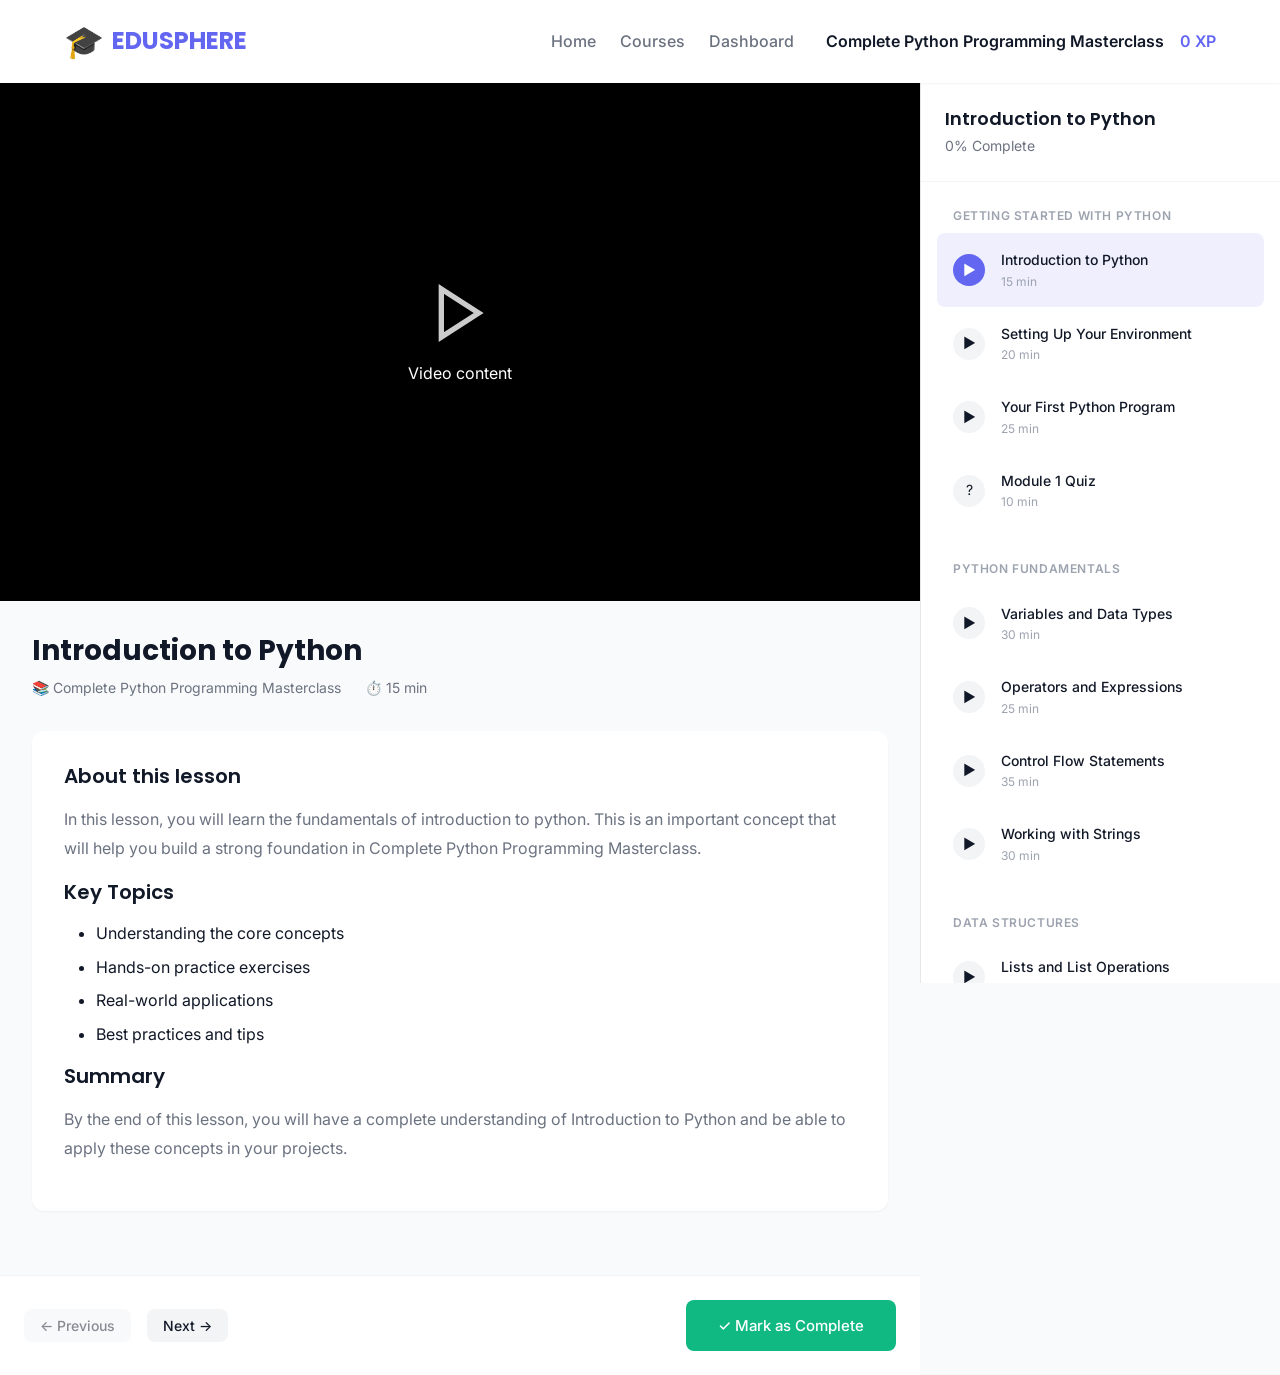
==== commit 685057c3: "Update course-player.html" ====
--- a/course-player.html
+++ b/course-player.html
@@ -448,8 +448,32 @@
         function loadLesson() {
             const content = document.getElementById('lesson-content');
             const actions = document.getElementById('lesson-actions');
+            const videoContainer = document.querySelector('.video-container');
             
             document.getElementById('sidebar-title').textContent = currentLesson.title;
+            
+            // Load YouTube video if available
+            if (currentLesson.videoId) {
+                videoContainer.innerHTML = `
+                    <iframe 
+                        width="100%" 
+                        height="100%" 
+                        src="https://www.youtube.com/embed/${currentLesson.videoId}?autoplay=1" 
+                        frameborder="0" 
+                        allow="accelerometer; autoplay; clipboard-write; encrypted-media; gyroscope; picture-in-picture" 
+                        allowfullscreen>
+                    </iframe>
+                `;
+            } else {
+                videoContainer.innerHTML = `
+                    <div class="video-placeholder">
+                        <svg viewBox="0 0 24 24" fill="none" stroke="currentColor" stroke-width="2">
+                            <polygon points="5 3 19 12 5 21 5 3"></polygon>
+                        </svg>
+                        <p>Video content</p>
+                    </div>
+                `;
+            }
             
             content.innerHTML = `
                 <div class="lesson-header">
